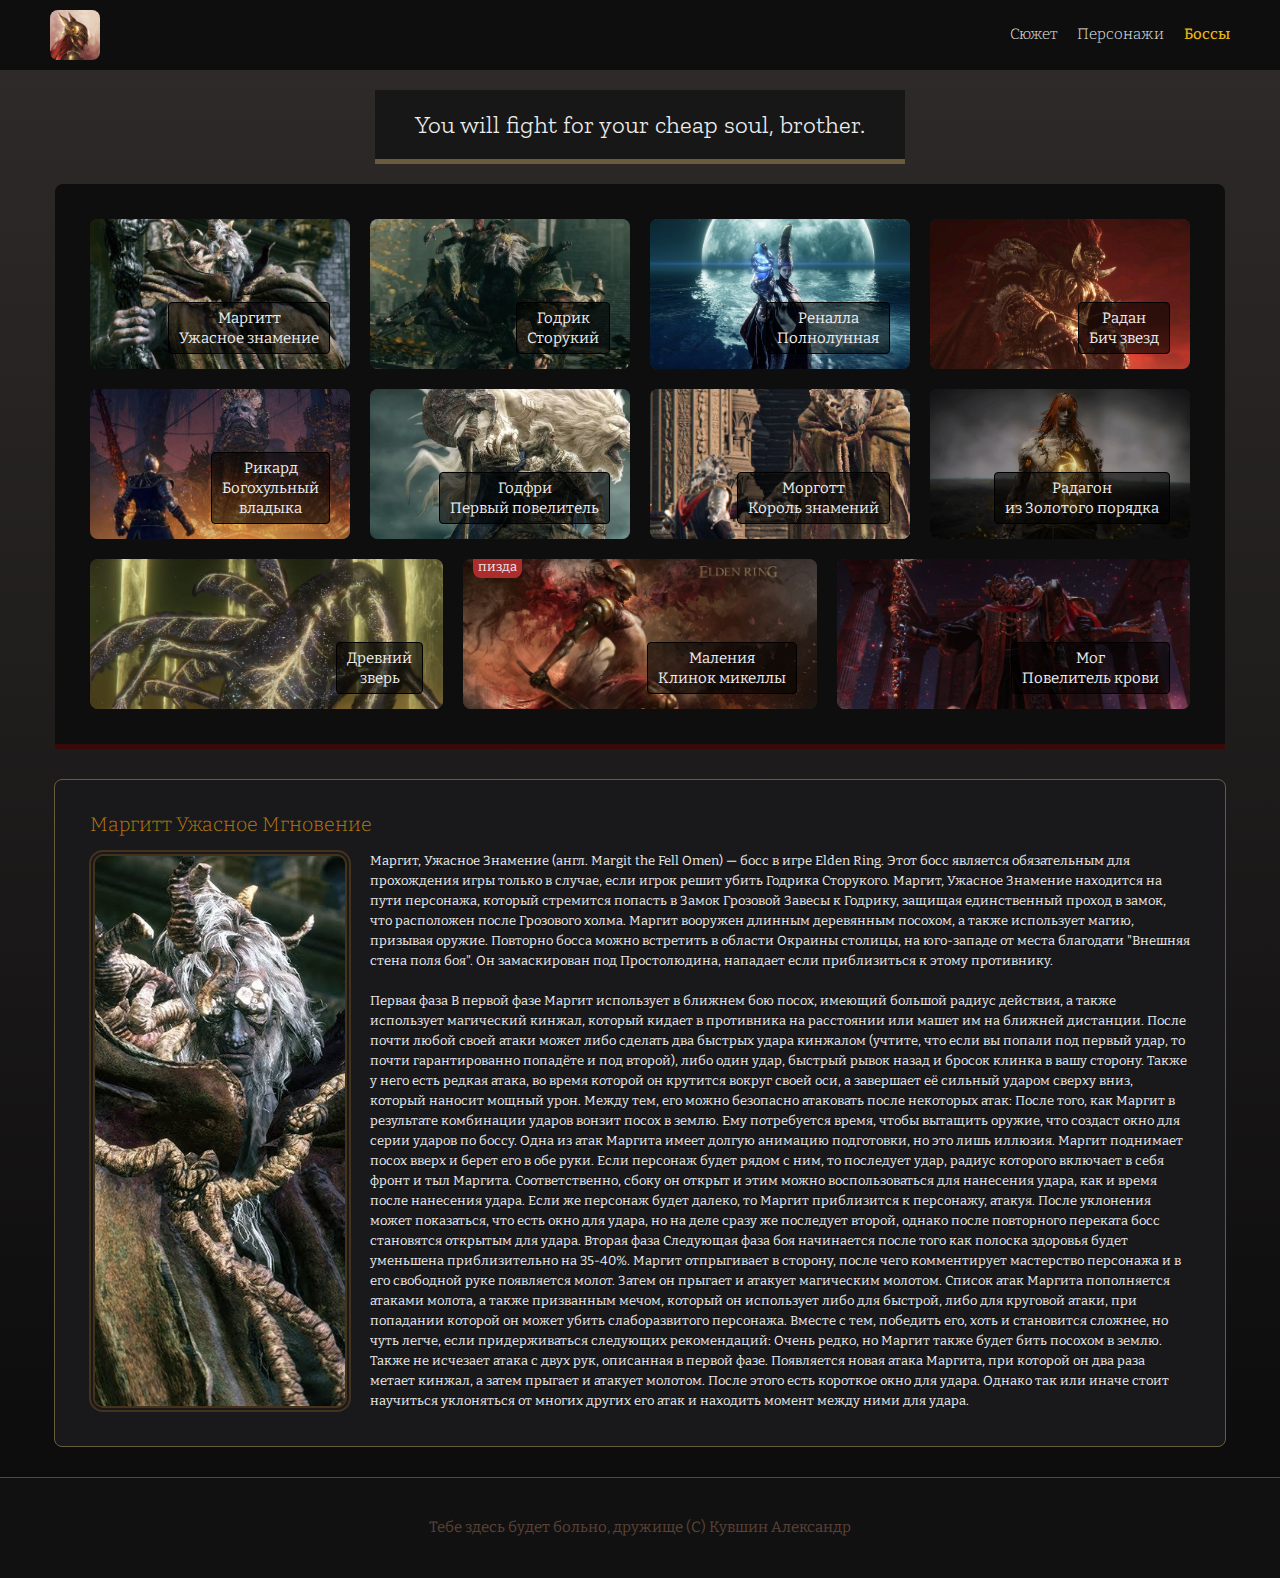
==== boss.html @ 1b5c4fba "maked an EldenRing" ====
<!DOCTYPE html>
<html lang="en">
  <head>
    <meta charset="UTF-8">
    <meta http-equiv="X-UA-Compatible" content="IE=edge">
    <meta name="viewport" content="width=device-width, initial-scale=1.0">

    <title>Bossfights</title>

    <link rel="preconnect" href="https://fonts.googleapis.com">
    <link rel="preconnect" href="https://fonts.gstatic.com" crossorigin>
    <link href="https://fonts.googleapis.com/css2?family=Bitter:wght@100;200;300;400;500;600;700;800;900&display=swap" rel="stylesheet">
  
    <link rel="preconnect" href="https://fonts.googleapis.com">
    <link rel="preconnect" href="https://fonts.gstatic.com" crossorigin>
    <link href="https://fonts.googleapis.com/css2?family=Abril+Fatface&display=swap" rel="stylesheet">

    <link rel="stylesheet" href="normalize.css">
    <link rel="stylesheet" href="styles/index.css">
  </head>
  <body class ="page__content">
    <header class="header page__header">
      <a href = index.html class="logo">
        <img 
          src="img/logo.png" 
          alt="logo elden ring"
          class="logo__img"
        >
       </a>

      <nav class="nav">
        <ul class="nav__list">
          <li>
            <a class="nav__link" href="lore.html">Сюжет</a>
          </li>
          <li>
            <a class="nav__link" href="chars.html">Персонажи</a>
          </li>
          <li>
            <a class="nav__link nav__link--active" href="boss.html">Боссы</a>
          </li>
        </ul>         
      </nav>
    </header>

    <main class="page__main">
      <h1 class="title">You will fight for your cheap soul, brother.</h1>
      
      <section class="section page__section section--flex --bosses">
        <div class="section-nav">
          <div class="section-nav__card">
            <a href="#margit">
              <img src="img/bosses/nav/margit.jpg" class="section-nav__img --top-fit">
              <div class="section-nav__name">Маргитт<br>Ужасное знамение</div>
            </a>
          </div>

          <div class="section-nav__card">
            <a href="#godrick">
              <img src="img/bosses/nav/godrick.jpg" class="section-nav__img --top-fit">
              <div class="section-nav__name">Годрик<br>Сторукий</div>
            </a>
          </div>

          <div class="section-nav__card">
            <a href="#Renalla">
              <img src="img/bosses/nav/Rennala.webp" class="section-nav__img ">
              <div class="section-nav__name">Реналла<br>Полнолунная</div>
            </a>
          </div>

          <div class="section-nav__card">
            <a href="#Radan">
              <img src="img/bosses/nav/radan.jpg" class="section-nav__img --top-fit">
              <div class="section-nav__name">Радан<br>Бич звезд</div>
            </a>
          </div>
        </div>

        <div class="section-nav">
          <div class="section-nav__card">
            <a href="#rickard">
              <img src="img/bosses/nav/rickard.jpg" class="section-nav__img --top-fit">
              <div class="section-nav__name">Рикард<br>Богохульный<br>владыка</div>
            </a>
          </div>

          <div class="section-nav__card">
            <a href="#godfrey">
              <img src="img/bosses/nav/godfrey.png" class="section-nav__img --top-fit">
              <div class="section-nav__name">Годфри<br>Первый повелитель</div>
            </a>
          </div>

          <div class="section-nav__card">
            <a href="#Morgott">
              <img src="img/bosses/nav/morgott.avif" class="section-nav__img --top-fit" >
              <div class="section-nav__name">Морготт<br>Король знамений</div>
            </a>
          </div>

          <div class="section-nav__card">
            <a href="#radagon">
              <img src="img/bosses/nav/radagon.webp" class="section-nav__img">
              <div class="section-nav__name">Радагон<br>из Золотого порядка</div>
            </a>
          </div>
        </div>

        <div class="section-nav">
          <div class="section-nav__card">
            <a href="#eldenBeast">
              <img src="img/bosses/nav/eldenBeast.jpg" class="section-nav__img --top-fit">
              <div class="section-nav__name">Древний<br>зверь</div>
            </a>
          </div>

          <div class="section-nav__card --butpain">
            <a href="#Malenia">
              <img src="img/bosses/nav/malenia.jpeg" class="section-nav__img --top-fit">
              <div class="section-nav__name ">Маления<br>Клинок микеллы</div>
              <div class="section-nav__butpain">Тебе<br>пизда</div>
            </a>
          </div>

          <div class="section-nav__card">
            <a href="#Mog">
              <img src="img/bosses/nav/mog.jpg" class="section-nav__img --top-fit" >
              <div class="section-nav__name">Мог<br>Повелитель крови</div>
            </a>
          </div>
        </div>

      </section>

      <section class="section page__section">
        <h2 class="section__title" id="margit">Маргитт Ужасное Мгновение</h2>

        <div class="content-desc content-desc--person-flex">   
          <div class = "section__pictures">
            <div class="section__picture">
              <img class ="section__picture-img" src="img/bosses/nav/margit.jpg" alt="Elden Ring">
            </div>
          </div>
          <div class="content-desc">
            <p class="description__pgf">
              Маргит, Ужасное Знамение (англ. Margit the Fell Omen) — босс в игре Elden Ring.
              Этот босс является обязательным для прохождения игры только в случае, если игрок
              решит убить Годрика Сторукого.
              Маргит, Ужасное Знамение находится на пути персонажа, который стремится попасть
              в Замок Грозовой Завесы к Годрику, защищая единственный проход в замок, 
              что расположен после Грозового холма.
              Маргит вооружен длинным деревянным посохом, а также использует магию, призывая оружие.
              Повторно босса можно встретить в области Окраины столицы, на юго-западе от места 
              благодати "Внешняя стена поля боя". Он замаскирован под Простолюдина, нападает если 
              приблизиться к этому противнику.
            </p>

            <p class="description__pgf">
              Первая фаза
              В первой фазе Маргит использует в ближнем бою посох, имеющий большой радиус 
              действия, а также использует магический кинжал, который кидает в противника 
              на расстоянии или машет им на ближней дистанции. После почти любой своей атаки 
              может либо сделать два быстрых удара кинжалом (учтите, что если вы попали под 
              первый удар, то почти гарантированно попадёте и под второй), либо один удар, 
              быстрый рывок назад и бросок клинка в вашу сторону. Также у него есть редкая 
              атака, во время которой он крутится вокруг своей оси, а завершает её сильный ударом 
              сверху вниз, который наносит мощный урон.
              Между тем, его можно безопасно атаковать после некоторых атак:
              
              После того, как Маргит в результате комбинации ударов вонзит посох в землю. 
              Ему потребуется время, чтобы вытащить оружие, что создаст окно для серии ударов 
              по боссу.
              Одна из атак Маргита имеет долгую анимацию подготовки, но это лишь иллюзия. 
              Маргит поднимает посох вверх и берет его в обе руки. Если персонаж будет рядом 
              с ним, то последует удар, радиус которого включает в себя фронт и тыл Маргита. 
              Соответственно, сбоку он открыт и этим можно воспользоваться для нанесения удара, 
              как и время после нанесения удара. Если же персонаж будет далеко, то Маргит 
              приблизится к персонажу, атакуя. После уклонения может показаться, что есть окно
              для удара, но на деле сразу же последует второй, однако после повторного переката
              босс становятся открытым для удара.
              Вторая фаза
              Следующая фаза боя начинается после того как полоска здоровья будет
               уменьшена приблизительно на 35-40%. Маргит отпрыгивает в сторону, после чего комментирует мастерство персонажа и в его свободной руке появляется молот. Затем он прыгает и атакует магическим молотом.
              
              Список атак Маргита пополняется атаками молота, а также призванным 
              мечом, который он использует либо для быстрой, либо для круговой атаки, 
              при попадании которой он может убить слаборазвитого персонажа. Вместе с 
              тем, победить его, хоть и становится сложнее, но чуть легче, если придерживаться 
              следующих рекомендаций:
              
              Очень редко, но Маргит также будет бить посохом в землю.
              Также не исчезает атака с двух рук, описанная в первой фазе.
              Появляется новая атака Маргита, при которой он два раза метает кинжал, а затем 
              прыгает и атакует молотом. После этого есть короткое окно для удара.
              Однако так или иначе стоит научиться уклоняться от многих других его атак и
              находить момент между ними для удара.
            </p>
          </div>
        </div>
      </section>

    </main>

    <footer class="footer">
      Тебе здесь будет больно, дружище (C) Кувшин Александр
    </footer>
  </body>
</html>
---- styles/index.css ----
@import url(normalize.css);
@import url(blocks/page.css);
@import url(blocks/header.css);
@import url(blocks/main.css);
@import url(blocks/section.css);
@import url(blocks/title.css);
@import url(blocks/section-nav.css);
@import url(blocks/content-desc.css);
@import url(blocks/description.css);
@import url(blocks/greatrunes.css);
@import url(blocks/runecard.css);
@import url(blocks/footer.css);

@import url('https://fonts.googleapis.com/css2?family=Zilla+Slab:wght@300;400;500;600;700&display=swap');
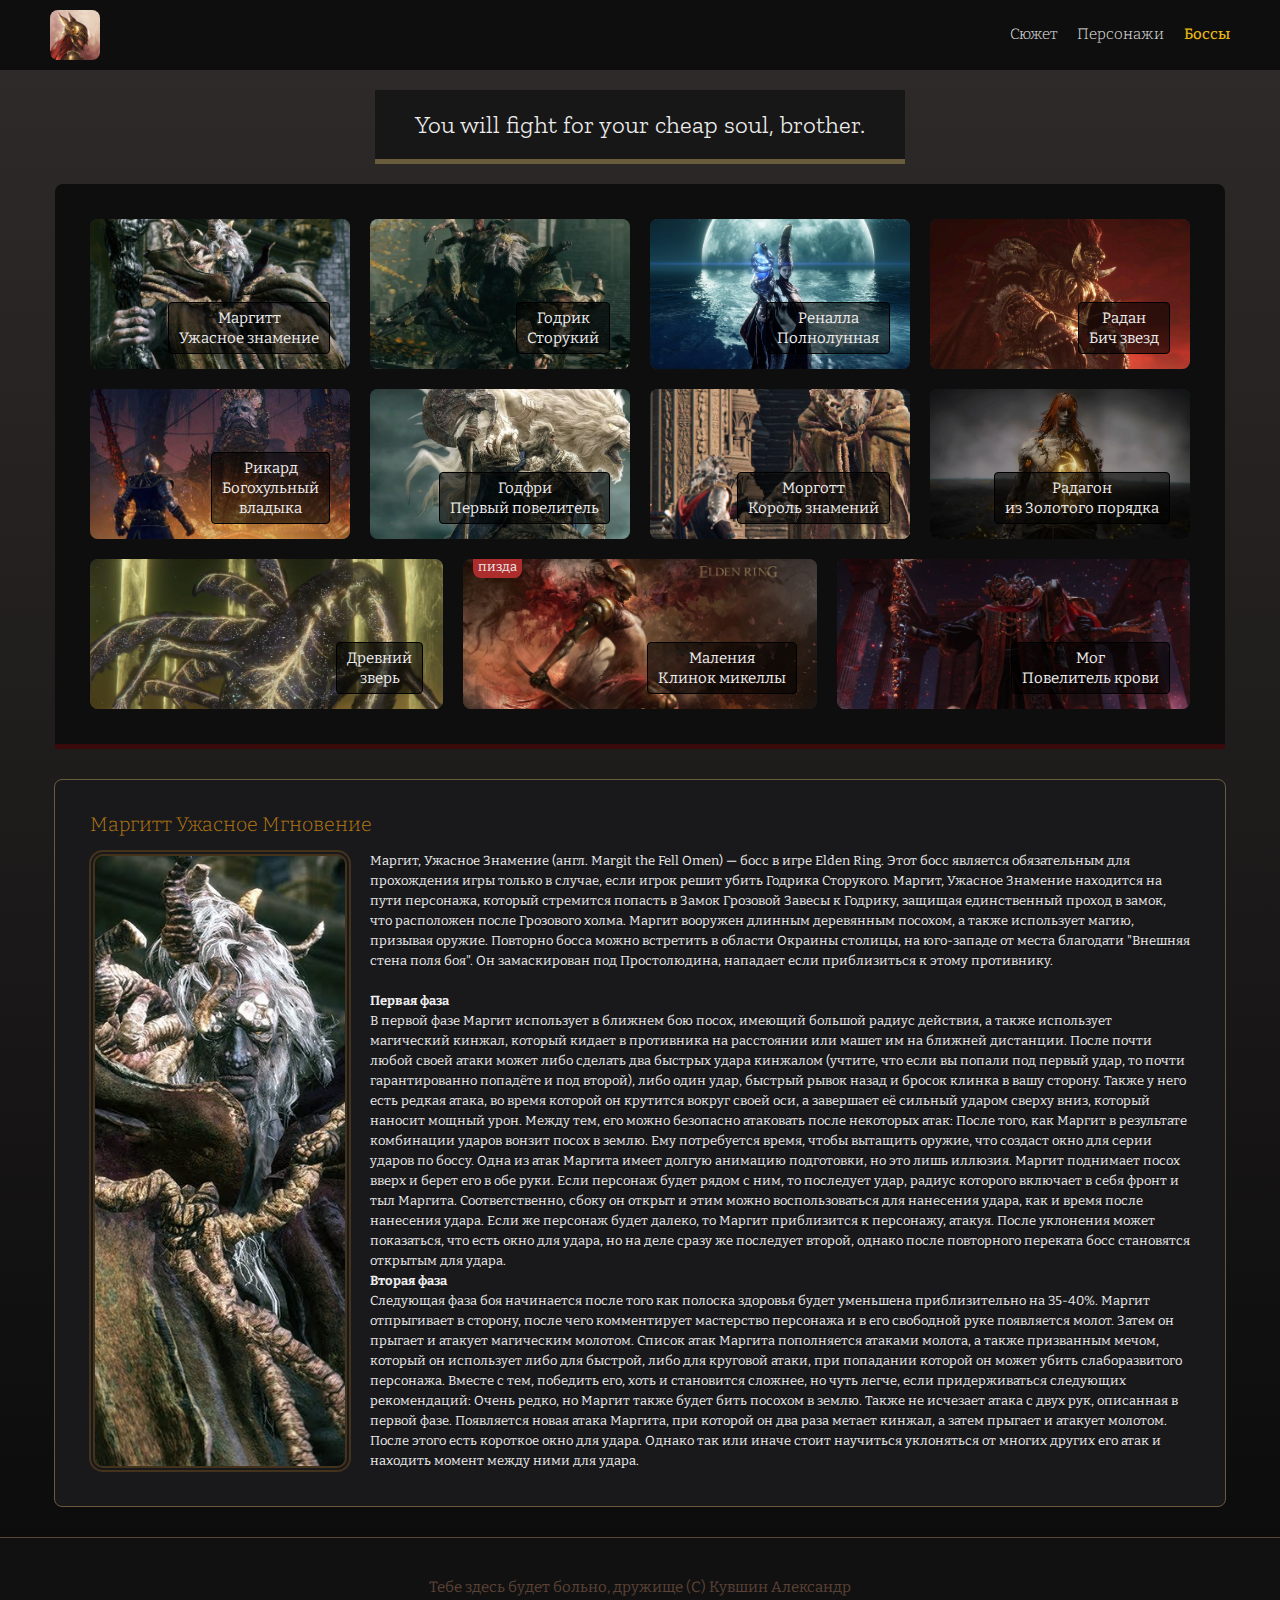
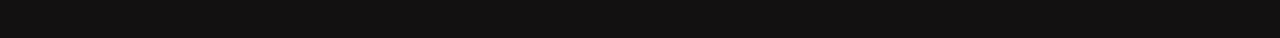
==== commit c0f8dd8b: "maked megaheader" ====
--- a/boss.html
+++ b/boss.html
@@ -157,7 +157,7 @@
             </p>
 
             <p class="description__pgf">
-              Первая фаза
+              <strong>Первая фаза</strong><br>
               В первой фазе Маргит использует в ближнем бою посох, имеющий большой радиус 
               действия, а также использует магический кинжал, который кидает в противника 
               на расстоянии или машет им на ближней дистанции. После почти любой своей атаки 
@@ -178,8 +178,8 @@
               как и время после нанесения удара. Если же персонаж будет далеко, то Маргит 
               приблизится к персонажу, атакуя. После уклонения может показаться, что есть окно
               для удара, но на деле сразу же последует второй, однако после повторного переката
-              босс становятся открытым для удара.
-              Вторая фаза
+              босс становятся открытым для удара.<br>
+              <strong>Вторая фаза</strong><br>
               Следующая фаза боя начинается после того как полоска здоровья будет
                уменьшена приблизительно на 35-40%. Маргит отпрыгивает в сторону, после чего комментирует мастерство персонажа и в его свободной руке появляется молот. Затем он прыгает и атакует магическим молотом.
               
--- a/styles/index.css
+++ b/styles/index.css
@@ -12,6 +12,7 @@
 @import url(blocks/footer.css);
 
 @import url('https://fonts.googleapis.com/css2?family=Zilla+Slab:wght@300;400;500;600;700&display=swap');
+@import url('https://fonts.googleapis.com/css2?family=Cormorant+SC:wght@300;400;500;600;700&display=swap');
 
 
 
@@ -23,8 +24,3 @@
 
 
 
-
-
-
-
-
